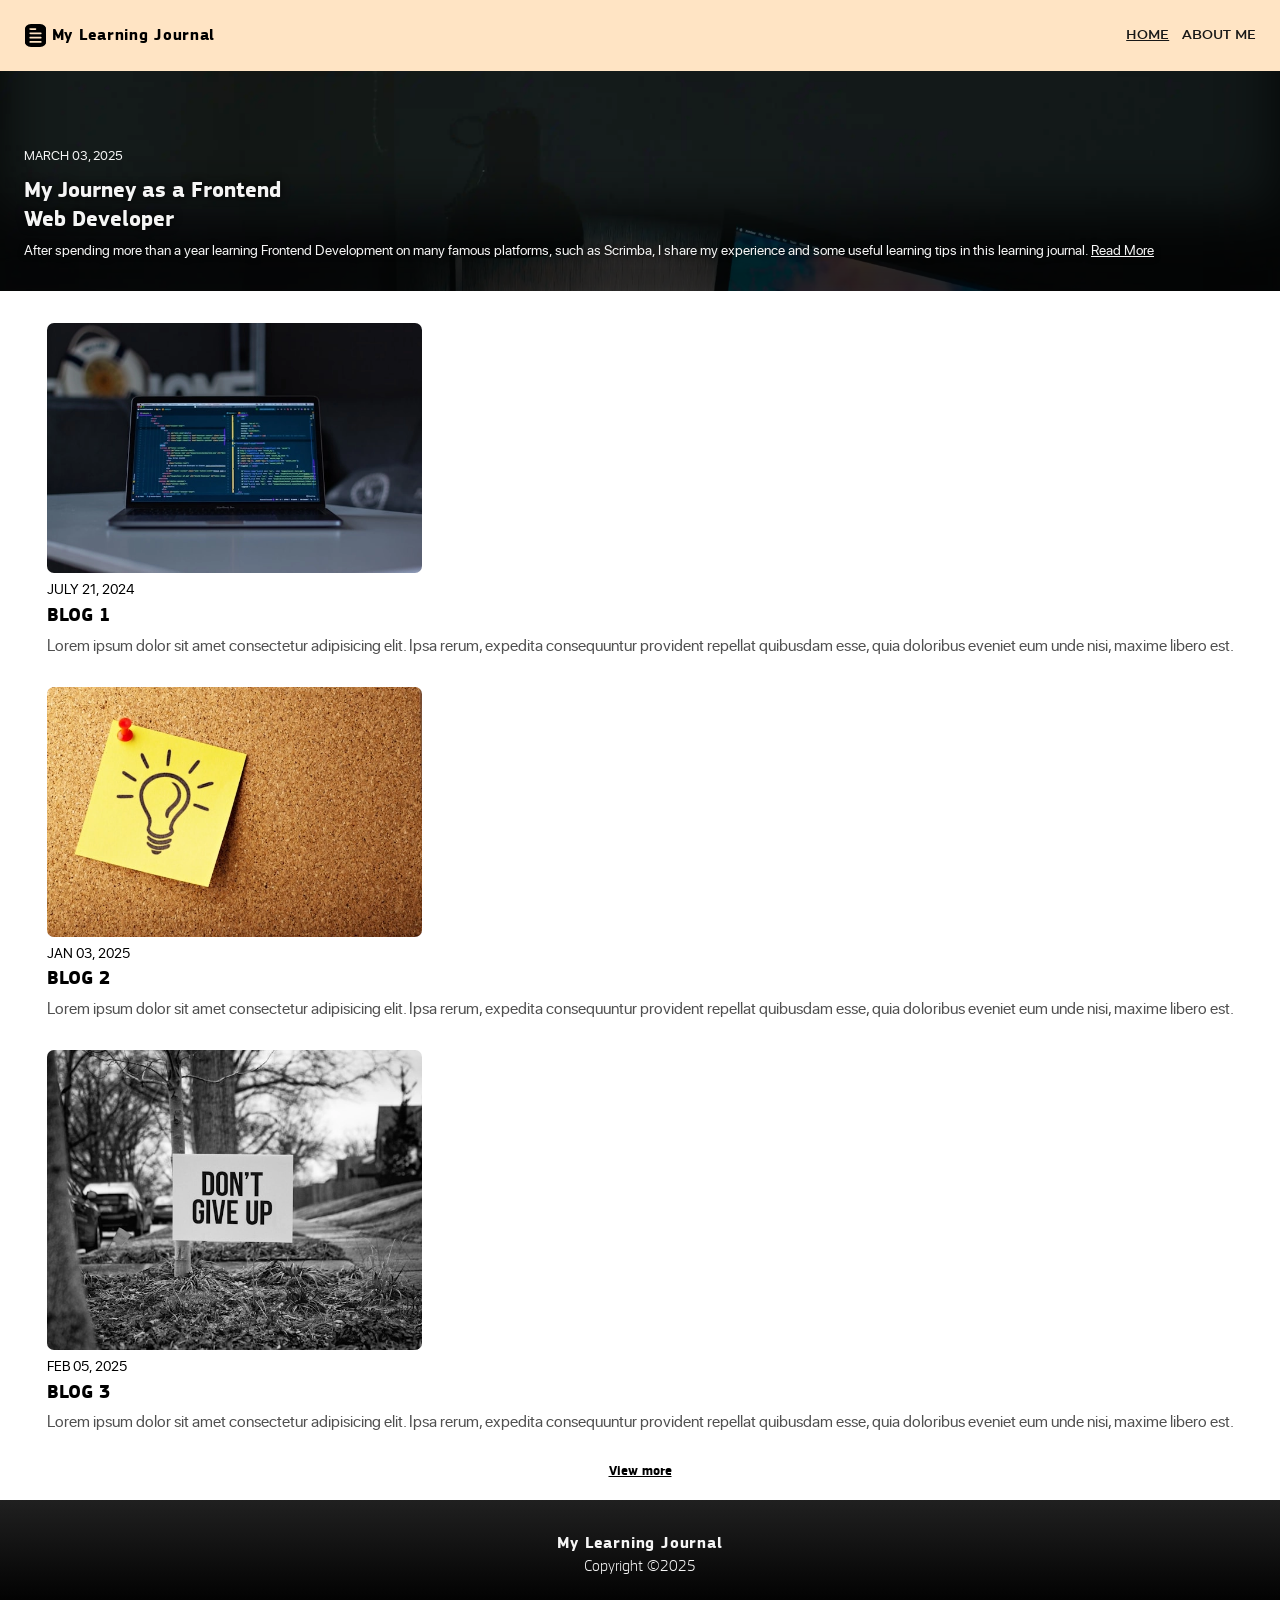
==== index.html @ b42bebd4 "Mobile viewport code" ====
<!DOCTYPE html>
<html lang="en">
<head>
    <meta charset="UTF-8">
    <meta name="viewport" content="width=device-width, initial-scale=1.0">
    <title>My Learning Journal</title>

    <link rel="stylesheet" href="styles.css">
</head>
<body>
    <header class="header">
        <img src="./images/icons/logo.svg" id="logo" alt="Learning Journal logo" width="23" height="23">
        <h1>My Learning Journal</h1>
        <!-- <svg xmlns="http://www.w3.org/2000/svg" height="24px" viewBox="0 -960 960 960" width="24px" fill="#1f1f1f"><path d="M120-240v-80h720v80H120Zm0-200v-80h720v80H120Zm0-200v-80h720v80H120Z"/></svg> -->
        <ul class="header-links">
            <li><a href="/index.html">HOME</a></li>
            <li><a href="/about-me.html">ABOUT ME</a></li>
        </ul>
    </header>
    <main>
        <section class="hero-section">
            <span class="date">MARCH 03, 2025</span>
            <h2 class="hero-heading">My Journey as a Frontend Web Developer</h2>
            <p>After spending more than a year learning Frontend Development on many famous platforms, such as Scrimba, I share my experience and some useful learning tips in this learning journal. <a href="/read-more.html" class="read-more">Read More</a></p>
        </section>
        <section class="blogs-container" id="blogs-container">
            <!-- <div class="blog">
                <img src="./images/code-img.webp" alt="" width="375" height="250">
                <span class="date">JULY 23, 2022</span>
                <h3>Code Daily</h3>
                <p class="blog-content">Initially, when I decided to learn code, I make a habbit of spending one hour in a day learning programming language and I kept increasing this time so now I can sit all day learning code without any problem. </p>
            </div>
            <div class="blog">
                <img src="./images/code-img.webp" alt="" width="375" height="250">
                <span>JULY 23, 2022</span>
                <h3>Code Daily</h3>
                <p>Initially, when I decided to learn code, I make a habbit of spending one hour in a day learning programming language and I kept increasing this time so now I can sit all day learning code without any problem. </p>
            </div>
            <div class="blog">
                <img src="./images/code-img.webp" alt="" width="375" height="250">
                <span>JULY 23, 2022</span>
                <h3>Code Daily</h3>
                <p>Initially, when I decided to learn code, I make a habbit of spending one hour in a day learning programming language and I kept increasing this time so now I can sit all day learning code without any problem. </p>
            </div> -->
        </section>
        <!-- <span id="view-more" class="view-more"><a href="#">View more</a></span> -->
        <button id="view-more-btn" class="view-more-btn">View more</button>
    </main>
    <footer class="footer">
        <h4>My Learning Journal</h4>
        <span>Copyright &#169;2025</span>
    </footer>
    <script src="nav-script.js"></script>
    <script type="module" src="script.js"></script>
</body>
</html>
---- styles.css ----
*,
*::after,
*::before {
    margin: 0;
    padding: 0;
    box-sizing: border-box;
}

@font-face {
    font-family: "SF Pro Regular";
    src: url("./fonts/sfprodisplayregular-webfont.woff2") format("woff2");
    src: url("./fonts/sfprodisplayregular-webfont.woff") format("woff");
    font-weight: 500;
}

@font-face {
    font-family: "Montserrat Regular";
    src: url("./fonts/montserrat-regular-webfont.woff2") format("woff2");
    src: url("./fonts/montserrat-regular-webfont.woff1") format("woff1");
    font-weight: 500;
}

@font-face {
    font-family: "Montserrat Semi-Bold";
    src: url("./fonts/montserrat-semibold-webfont.woff2") format("woff2");
    src: url("./fonts/montserrat-semibold-webfont.woff") format("woff1");
    /* font-weight: 500; */
}

@font-face {
    font-family: "PF Sqaure Sans Pro Bold";
    src: url("./fonts/pf-sans-pro-bold.woff2") format("woff2");
    src: url("./fonts/pf-sans-pro-bold.woff") format("woff");
    font-weight: 500;
}

@font-face {
    font-family: "PF Sqaure Sans Pro Light";
    src: url("./fonts/pf-sans-pro-light.woff2") format("woff2");
    src: url("./fonts/pf-sans-pro-light.woff") format("woff");
    font-weight: 400;
}

/* 
    ==============
    ELEMENTS STYLING
    ==============
*/
img {
    max-inline-size: 100%;
    block-size: auto;
    border-radius: 7px;
}

html, body {
    min-height: 100vh;
}

body {
    display: flex;
    flex-direction: column;
}

main {
    flex: 1;
}

.header, 
.hero-section,
.blogs-container,
.about-main-section {
    padding: 0 1.5em;
}

h1, h2, h3, h4, h5 ,.view-more-btn{
    font-family: "PF Sqaure Sans Pro Bold";
    font-weight: 500;
}
/* 
    ==============
    HEADER STYLING
    ==============
*/

.header {
    display: flex;
    align-items: center;
    font-family: "Montserrat Semi-Bold";
    /* padding: 1.5em 1em; */
    padding-block: 1.5em;
    background-color: bisque;
}

#logo {
    max-width: 100%;
    margin-right: 0.3em;
}

.header h1 {
    font-size: 1rem;
    font-weight: 500;
    letter-spacing: 0.7px;
    /* font-family: "PF Sqaure Sans Pro Bold"; */
}

.header-links {
    display: flex;
    gap: 1em;
    font-size: 0.8rem;
    margin-left: auto;
}

.header-links li {
    list-style: none;
}

.header-links li a,
h1 a {
    color: #181818;
    text-decoration: none;
}

.header-links li a.current{
    font-weight: 600;
    text-decoration: underline;
}
/* 
    ============
    HERO STYLING
    ============
*/

.hero-section {
    font-family: "SF Pro Regular";
    background-image: image-set(
        url("./images/hero-mobile-img.webp") 1x,
        url("./images/hero-img.webp") 2x
    );
    background-size: 100%;
    object-fit: cover;
    background-repeat: no-repeat;
    object-position: center;
    max-width: 100%;
    color: whitesmoke;
    /* padding: 4.5em 2em 2em; */
    padding-top: 4.5em;
    padding-bottom: 2em;
    box-shadow: inset 0 -80px 55px rgba(0, 0, 0, 0.8);
}

.hero-section .date {
    font-size: 0.8rem;
    display: inline-block;
    margin-bottom: 1em;
}

.hero-section .hero-heading {
    /* font-family: "PF Sqaure Sans Pro Bold"; */
    font-weight: 500;
    width: 300px;
    font-size: 1.4rem;
    margin-bottom: 0.3em;
    filter: drop-shadow(0 0 4px black);
}

.hero-section p {
    font-size: 0.90rem;
    line-height: 1.3;
    filter: drop-shadow(0 0 3px black);
}

.read-more {
    color: inherit;
    cursor: pointer;
}

.read-more:hover,
.read-more:focus {
    color: rgb(139, 139, 139);
}


/* 
    =============
    BLOGS SECTION
    =============
*/
.blogs-container {
    font-family: "SF Pro Regular";
    display: grid;
    row-gap: 2em;
    grid-template-columns: 1fr;
    place-items: center;
    /* padding: 2em 1em; */
    padding-block: 2em;
}

.blog {
    display: flex;
    flex-direction: column;
    gap: .36em;
}

.blog h3 {
    /* font-family: "PF Sqaure Sans Pro Bold"; */
    font-weight: 400;
}

.blog img {
    max-width: 100%;
    /* border-radius: 7px; */
}

.blog .date {
    font-size: .90rem;
    display: inline-block;
}

.blog .blog-content {
    font-weight: 500;
    color: #505050;
}

div.hide {
    display: none;
}

.view-more-btn {
    background-color: transparent;
    border: none;
    outline: none;
    text-decoration: underline;
    display: block;
    margin: 0 auto;
    margin-bottom: 1.5em;
    cursor: pointer;
}

.view-more-btn:hover,
.view-more-btn:focus {
    color: #505050;
}

/* 
.view-more a {
    color: inherit;
    text-align: center;
    display: block;
    margin: 0 auto 1.5em;
    cursor: pointer;
}

.view-more a:hover,
.view-more a:focus {
    color: #505050;
} */

/*  ==============
    FOOTER STYLING
    ==============
*/
.footer {
    /* display: flex;
    flex-direction: column;
    align-items: center;
    justify-content: center;*/
    /* border-top-left-radius: 100px; */
    text-align: center; 
    background: linear-gradient(#202020, #000);
    padding-block: 2em;
    height: auto;
    color: whitesmoke;
    font-family: "PF Sqaure Sans Pro Bold";
}

.footer h4{
    font-weight: 400;
    line-height: 1.5;
    letter-spacing: 0.8px;
}

.footer span {
    font-family: "PF Sqaure Sans Pro Light";
    font-weight: 400;
}

/*  =================
    READ MORE SECTION
    =================
*/
.about-main-section {
    font-family: "SF Pro Regular";
    display: flex;
    flex-direction: column;
    gap: 1em;
    padding-top: 2em;
}

.about-main-section span {
    display: inline-block;
}

.my-image {
    border-radius: 50%;
    width: 150px;
    height: 150px;
    object-fit: cover;
}

.recent-posts h4 {
    font-size: 1.3rem;
    border-top: 1px solid gray;
    padding-top: .5em;
}
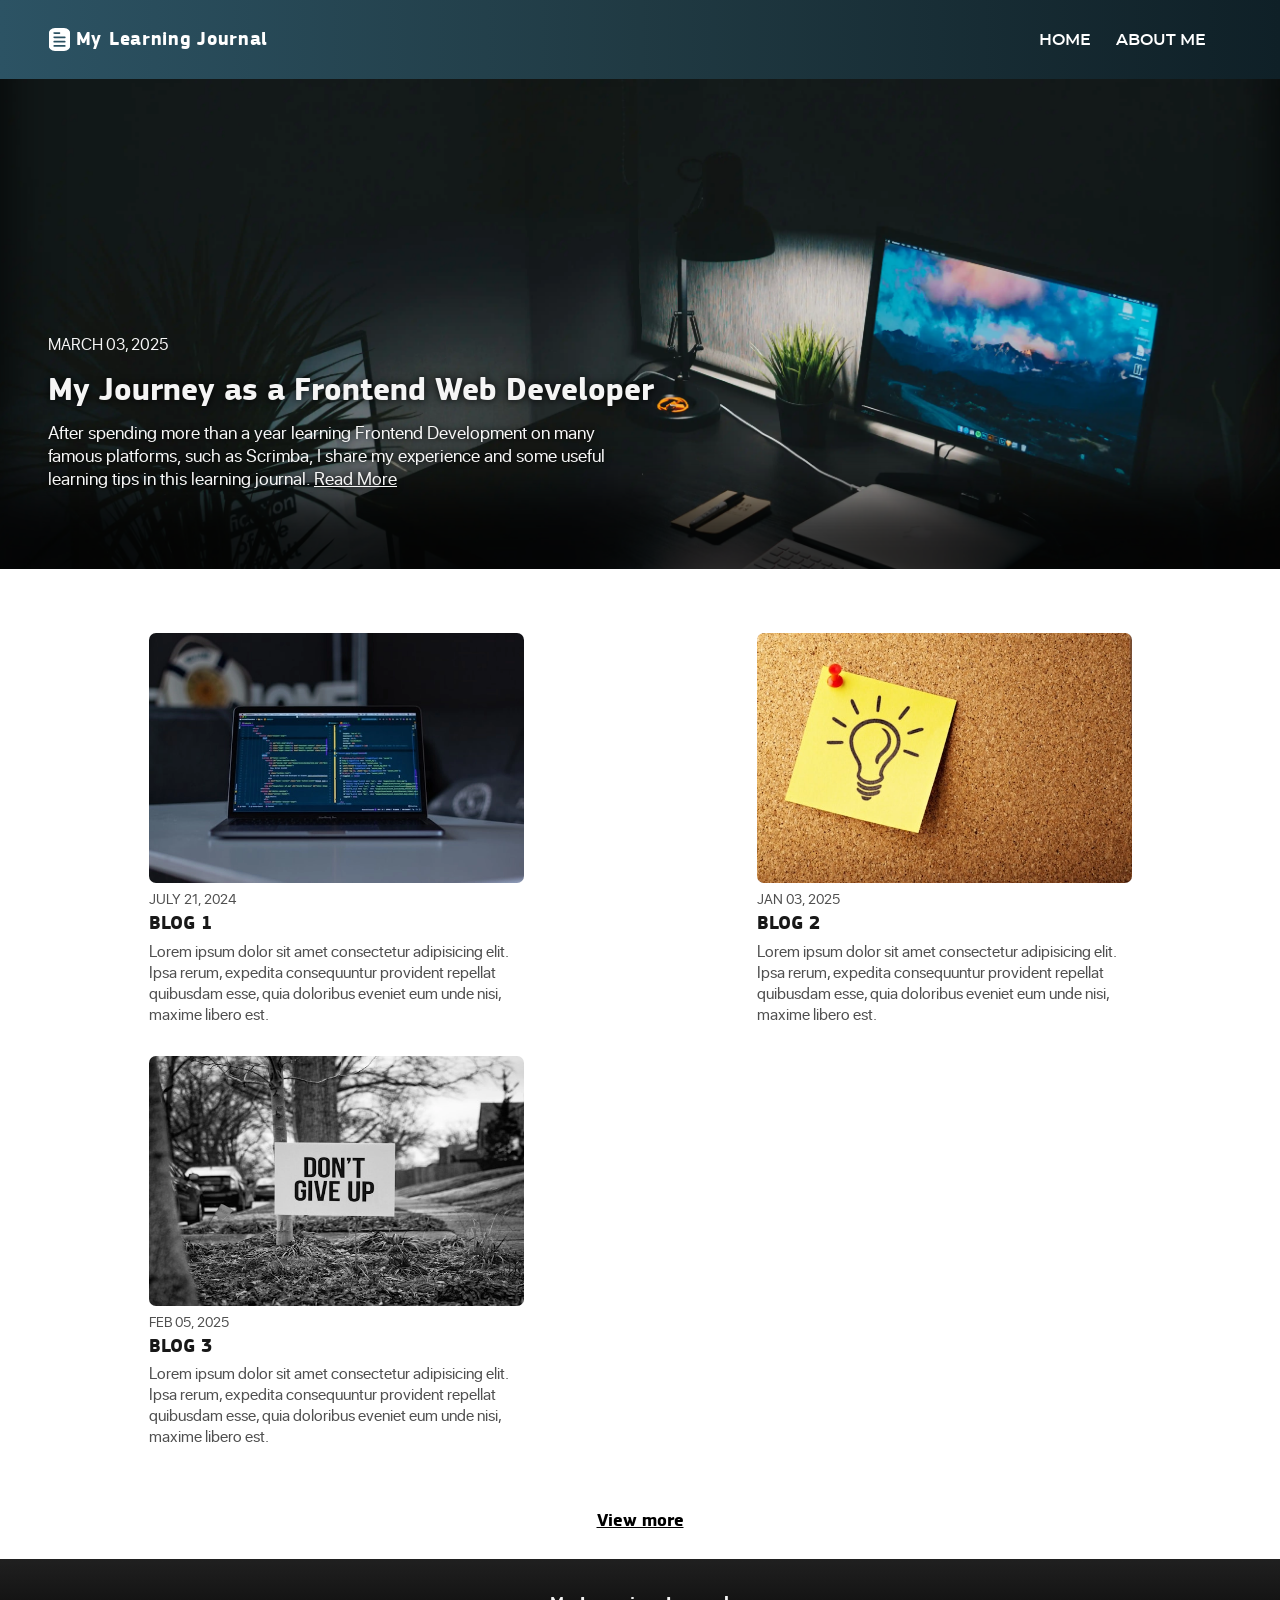
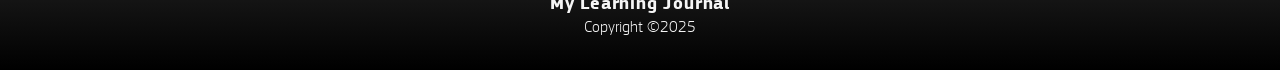
==== commit 7ba385c2: "Refactor app and features added" ====
--- a/index.html
+++ b/index.html
@@ -10,18 +10,27 @@
 <body>
     <header class="header">
         <img src="./images/icons/logo.svg" id="logo" alt="Learning Journal logo" width="23" height="23">
-        <h1>My Learning Journal</h1>
-        <!-- <svg xmlns="http://www.w3.org/2000/svg" height="24px" viewBox="0 -960 960 960" width="24px" fill="#1f1f1f"><path d="M120-240v-80h720v80H120Zm0-200v-80h720v80H120Zm0-200v-80h720v80H120Z"/></svg> -->
-        <ul class="header-links">
-            <li><a href="/index.html">HOME</a></li>
-            <li><a href="/about-me.html">ABOUT ME</a></li>
-        </ul>
+        <h1><a href="/index.html">My Learning Journal</a></h1>
+        <nav class="navbar">
+            <ul class="sidebar" id="sidebar">
+                <li><a href="#"><svg class="close-btn" id="close-btn" xmlns="http://www.w3.org/2000/svg" height="30px" viewBox="0 -960 960 960" width="30px" fill="#1f1f1f"><path d="m256-200-56-56 224-224-224-224 56-56 224 224 224-224 56 56-224 224 224 224-56 56-224-224-224 224Z"/></svg></a></li>
+                <li><a href="/index.html">HOME</a></li>
+                <li><a href="/about-me.html">ABOUT ME</a></li>
+            </ul>
+            <ul class="header-links right" id="header-links">
+                <li><a href="/index.html">HOME</a></li>
+                <li><a href="/about-me.html">ABOUT ME</a></li>
+                <li><a href="#"><svg class="right" id="hamburger" xmlns="http://www.w3.org/2000/svg" height="24px" viewBox="0 -960 960 960" width="24px" fill="#1f1f1f"><path d="M120-240v-80h720v80H120Zm0-200v-80h720v80H120Zm0-200v-80h720v80H120Z"/></svg></a></li>
+            </ul>
+        </nav>
     </header>
     <main>
         <section class="hero-section">
-            <span class="date">MARCH 03, 2025</span>
-            <h2 class="hero-heading">My Journey as a Frontend Web Developer</h2>
-            <p>After spending more than a year learning Frontend Development on many famous platforms, such as Scrimba, I share my experience and some useful learning tips in this learning journal. <a href="/read-more.html" class="read-more">Read More</a></p>
+            <div>
+                <span class="date">MARCH 03, 2025</span>
+                <h2 class="hero-heading">My Journey as a Frontend Web Developer</h2>
+                <p>After spending more than a year learning Frontend Development on many famous platforms, such as Scrimba, I share my experience and some useful learning tips in this learning journal. <a href="/read-more.html" class="read-more">Read More</a></p>
+            </div>
         </section>
         <section class="blogs-container" id="blogs-container">
             <!-- <div class="blog">
@@ -29,21 +38,8 @@
                 <span class="date">JULY 23, 2022</span>
                 <h3>Code Daily</h3>
                 <p class="blog-content">Initially, when I decided to learn code, I make a habbit of spending one hour in a day learning programming language and I kept increasing this time so now I can sit all day learning code without any problem. </p>
-            </div>
-            <div class="blog">
-                <img src="./images/code-img.webp" alt="" width="375" height="250">
-                <span>JULY 23, 2022</span>
-                <h3>Code Daily</h3>
-                <p>Initially, when I decided to learn code, I make a habbit of spending one hour in a day learning programming language and I kept increasing this time so now I can sit all day learning code without any problem. </p>
-            </div>
-            <div class="blog">
-                <img src="./images/code-img.webp" alt="" width="375" height="250">
-                <span>JULY 23, 2022</span>
-                <h3>Code Daily</h3>
-                <p>Initially, when I decided to learn code, I make a habbit of spending one hour in a day learning programming language and I kept increasing this time so now I can sit all day learning code without any problem. </p>
             </div> -->
         </section>
-        <!-- <span id="view-more" class="view-more"><a href="#">View more</a></span> -->
         <button id="view-more-btn" class="view-more-btn">View more</button>
     </main>
     <footer class="footer">
--- a/styles.css
+++ b/styles.css
@@ -86,14 +86,18 @@
     display: flex;
     align-items: center;
     font-family: "Montserrat Semi-Bold";
-    /* padding: 1.5em 1em; */
+    max-width: 100vw;
     padding-block: 1.5em;
-    background-color: bisque;
+    color: white;
+    background: #0F2027;
+    background: -webkit-linear-gradient(to right, #2C5364, #203A43, #0F2027);
+    background: linear-gradient(to right, #2C5364, #203A43, #0F2027); 
 }
 
 #logo {
     max-width: 100%;
     margin-right: 0.3em;
+    filter: invert();
 }
 
 .header h1 {
@@ -103,18 +107,78 @@
     /* font-family: "PF Sqaure Sans Pro Bold"; */
 }
 
+.header h1 a {
+    color: white;
+}
+
+.navbar {
+    /* background-color: red; */
+    display: flex;
+    align-items: center;
+    margin-left: auto;
+}
+
 .header-links {
     display: flex;
-    gap: 1em;
-    font-size: 0.8rem;
+    align-items: center;
+    gap: 2em;
+    font-size: 0.8rem; 
+}
+
+.sidebar {
+    position: fixed;
+    right: 0;
+    top: 0;
+    width: 120px;
+    height: 200px;
+    display: flex;
+    flex-direction: column;
+    gap: 2.5em;
+    padding-left: 1em;
+    background: #0F2027;
+    background: -webkit-linear-gradient(to right, #2C5364, #203A43, #0F2027);
+    background: linear-gradient(to right, #2C5364, #203A43, #0F2027); 
+    border-radius: 0 10px;
+    border: 1px solid white;
+    cursor: pointer;
+    transform: translateX(100%);
+    transition: transform 0.4s ease-in;
+}
+
+.sidebar li {
+    width: 100%;
+}
+
+.sidebar li:first-child {
+    text-align: right;
+    margin-top: 1em;
+    padding-right: 1em;
+}
+
+#hamburger {
+    fill:  white;
+    display: none;
+}
+
+.close-btn {
+    fill: white;
+    /* background-color: blue; */
+}
+
+.right {
     margin-left: auto;
 }
 
-.header-links li {
+.navbar ul li {
     list-style: none;
 }
 
-.header-links li a,
+.navbar li a {
+    color: white;
+    text-decoration: none;
+    font-family: "Montserrat Semi-Bold";
+}
+
 h1 a {
     color: #181818;
     text-decoration: none;
@@ -132,15 +196,17 @@
 
 .hero-section {
     font-family: "SF Pro Regular";
-    background-image: image-set(
-        url("./images/hero-mobile-img.webp") 1x,
-        url("./images/hero-img.webp") 2x
-    );
-    background-size: 100%;
-    object-fit: cover;
+    display: flex;
+    flex-direction: column;
+    background-image: url("./images/hero-img.webp");
+    max-inline-size: 100%;
+    block-size: auto;
+    /* background-size: 100vw; */
+    /* object-fit: cover; */
+    background-size: cover;
+    background-position: center;
     background-repeat: no-repeat;
-    object-position: center;
-    max-width: 100%;
+    height: 60vw;
     color: whitesmoke;
     /* padding: 4.5em 2em 2em; */
     padding-top: 4.5em;
@@ -148,6 +214,10 @@
     box-shadow: inset 0 -80px 55px rgba(0, 0, 0, 0.8);
 }
 
+.hero-section div {
+    margin-top: auto;
+}
+
 .hero-section .date {
     font-size: 0.8rem;
     display: inline-block;
@@ -157,15 +227,17 @@
 .hero-section .hero-heading {
     /* font-family: "PF Sqaure Sans Pro Bold"; */
     font-weight: 500;
-    width: 300px;
+    /* width: 300px; */
+    width: clamp(300px, calc(75% - 2em), 100%);
     font-size: 1.4rem;
     margin-bottom: 0.3em;
     filter: drop-shadow(0 0 4px black);
 }
 
 .hero-section p {
-    font-size: 0.90rem;
+    font-size: 1rem;
     line-height: 1.3;
+    width: clamp(400px, calc(75% - 2em), 50%);
     filter: drop-shadow(0 0 3px black);
 }
 
@@ -178,8 +250,6 @@
 .read-more:focus {
     color: rgb(139, 139, 139);
 }
-
-
 /* 
     =============
     BLOGS SECTION
@@ -199,19 +269,32 @@
     display: flex;
     flex-direction: column;
     gap: .36em;
+    width: 375px;
+    transition: transform 0.2s ease-in-out;
+}
+
+.blog:hover, 
+.blog:focus {
+    transform: translateY(-5px);
+}
+
+.blog a {
+    text-decoration: none;
 }
 
 .blog h3 {
-    /* font-family: "PF Sqaure Sans Pro Bold"; */
+    color: #181818;
     font-weight: 400;
+    margin-block: .2em;
 }
 
 .blog img {
     max-width: 100%;
-    /* border-radius: 7px; */
+    height: 250px;
 }
 
 .blog .date {
+    color: #505050;
     font-size: .90rem;
     display: inline-block;
 }
@@ -241,30 +324,11 @@
     color: #505050;
 }
 
-/* 
-.view-more a {
-    color: inherit;
-    text-align: center;
-    display: block;
-    margin: 0 auto 1.5em;
-    cursor: pointer;
-}
-
-.view-more a:hover,
-.view-more a:focus {
-    color: #505050;
-} */
-
 /*  ==============
     FOOTER STYLING
     ==============
 */
 .footer {
-    /* display: flex;
-    flex-direction: column;
-    align-items: center;
-    justify-content: center;*/
-    /* border-top-left-radius: 100px; */
     text-align: center; 
     background: linear-gradient(#202020, #000);
     padding-block: 2em;
@@ -292,12 +356,24 @@
     font-family: "SF Pro Regular";
     display: flex;
     flex-direction: column;
-    gap: 1em;
     padding-top: 2em;
+    margin-bottom: 2em;
+}
+
+.read-more-main {
+    align-items: center;
+}
+
+.about-main-section .hero-heading {
+    margin-block: 0.8em;
 }
 
 .about-main-section span {
     display: inline-block;
+}
+
+.about-main-section .date {
+    color: #505050;
 }
 
 .my-image {
@@ -307,8 +383,139 @@
     object-fit: cover;
 }
 
+.about-main-section h3 {
+    font-size: 1.6rem;
+    margin-block: 1em;
+}
+
+.read-more-main-img {
+    width: clamp(375px, calc(75% - 2em), 70%);
+    height: 280px;
+    object-fit: cover;
+}
+
 .recent-posts h4 {
     font-size: 1.3rem;
-    border-top: 1px solid gray;
     padding-top: .5em;
+    text-align: center;
+}
+
+/* =============
+   MEDIA QUERIES
+   =============
+*/
+
+@media (max-width: 468px) {
+    .header-links li:nth-child(2),
+    .header-links li:first-child {
+        display: none;
+    }
+
+    #hamburger {
+        display: block;
+    }
+}
+
+@media (min-width: 468px) {
+    .sidebar {
+        display: none;
+    }
+}
+
+@media (min-width: 676px) {
+    .header, 
+    .hero-section,
+    .blogs-container,
+    .about-main-section {
+        padding: 0 3em;
+    }
+
+    .header {
+        padding-block: 1.7em;
+    }
+
+    .header h1 {
+        font-size: 1.2rem;
+    }
+
+    .header a:hover {
+        color: rgb(221, 221, 221);
+    }
+
+    .navbar ul li{
+        font-size: 1rem;
+    }
+
+    .hero-section {
+        padding-bottom: 5em;
+        height: 490px;
+    }
+    .hero-section .date {
+        font-size: 1rem;
+    }
+
+    .hero-section .hero-heading {
+        font-size: 2rem;
+    }
+
+    .hero-section p {
+        font-size: 1.1rem;
+    }
+
+    .blogs-container {
+        gap: 2em;
+        grid-template-columns: repeat(auto-fit, minmax(375px, 1fr));
+        padding-block: 4em;
+    }
+
+    .view-more-btn,.footer h4 {
+        font-size: 1.1rem;
+    }
+
+    /* READ MORE PAGE */
+    .about-main-section {
+        padding-top: 2em;
+        text-align: left;
+    }
+
+    .about-main-section > div {
+        padding-right: 4em;
+        padding-left: 4em;
+    }
+
+    .about-main-section h3 {
+        font-size: 1.6rem;
+        margin-block: 1em;
+    }
+
+    .about-main-section p {
+        font-size: 1.13rem;
+        font-weight: 500;
+        line-height: 1.5;
+        color: #202020;
+    }
+
+    .read-more-main-img {
+        height: 400px;
+        margin-block: 1em;
+    }
+
+    /* ABOUT ME PAGE */
+    .about-main-section .my-info {
+        display: flex;
+        justify-content: center;
+    }
+
+    .my-image-container {
+        width: 200px;
+        height: 150px;
+        margin-right: 2em;
+    }
+
+    div.about-me-div {
+        margin-top: 1em;
+        padding-left: 7em;
+        padding-right: 6em;
+    }
+
 }
